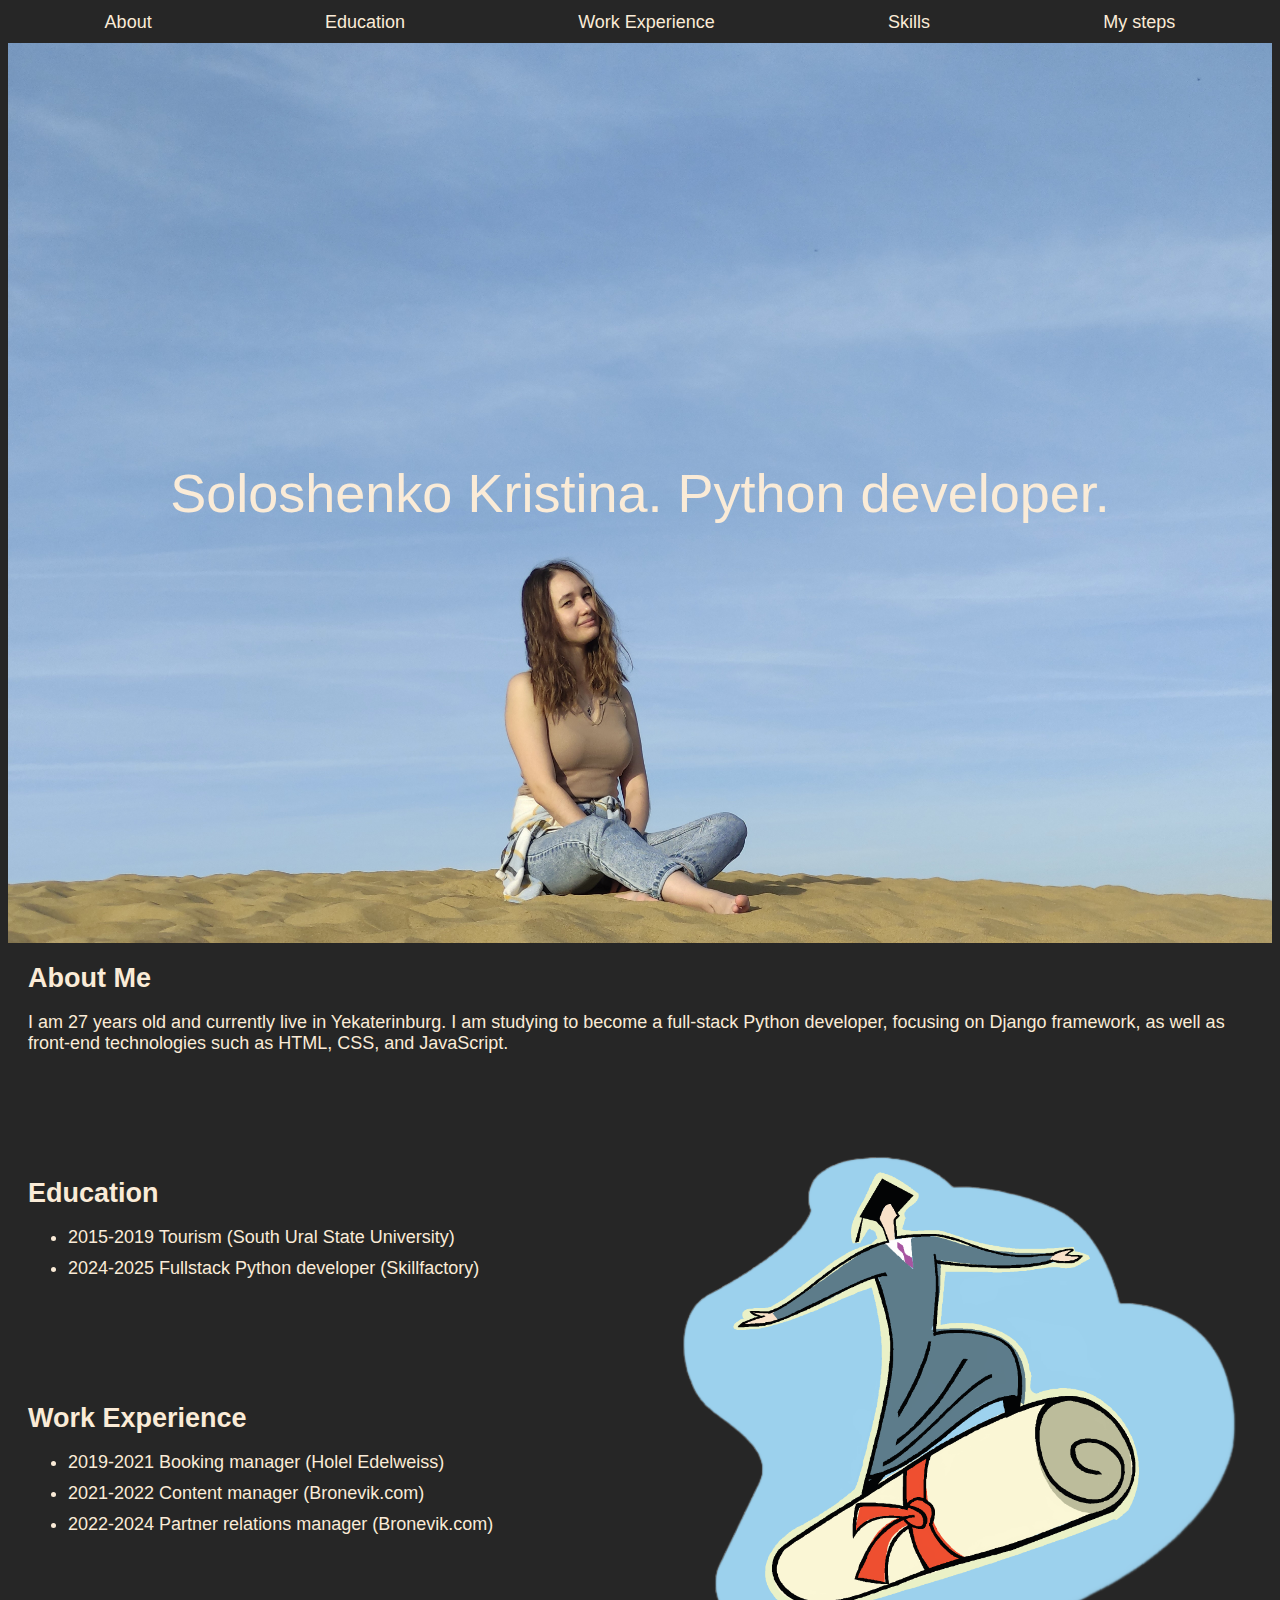
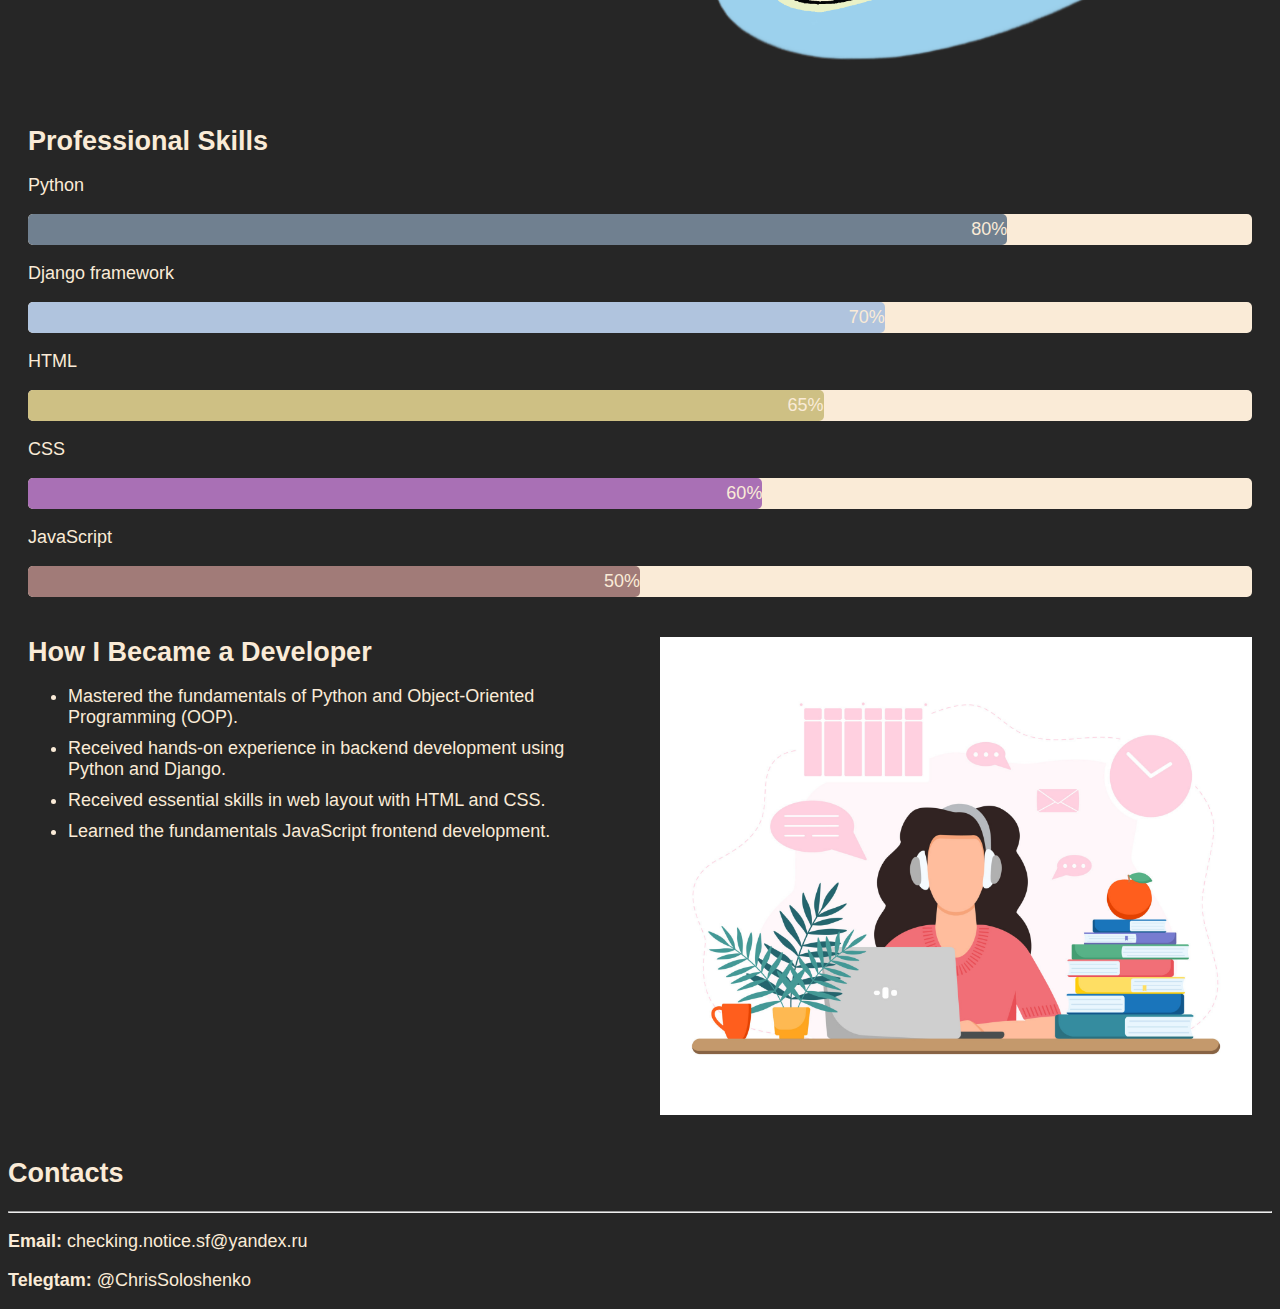
==== index.html @ 33598cff "Update index.html" ====
<!DOCTYPE html>
 
<html lang="en">
<head>
  <meta charset="utf-8">
  <title>Business card website</title>
  <link rel="stylesheet" href="style.css">
</head>
 
<body>
  <div class="menu">
    <a href="#about">About</a>
    <a href="#education">Education</a>
    <a href="#experience">Work Experience</a>
    <a href="#skills">Skills</a>   
    <a href="#steps">My steps</a>
  </div>

  <div class="photo-wrapper">
    <div class="content"> 
      Soloshenko Kristina. Python developer.
    </div>
  </div>
  
  <div class="grid-wrapper">
    <section id="about" class="box-1">
      <h2>About Me</h2>
      <p> I am 27 years old and currently live in Yekaterinburg. I am studying to become a full-stack Python developer, focusing on Django framework, as well as front-end technologies such as HTML, CSS, and JavaScript. </p>
    </section>

    <section id="education" class="box-2">
      <h2> Education</h2>
      <ul>
        <li>2015-2019 Tourism (South Ural State University)</li>
        <li>2024-2025 Fullstack Python developer (Skillfactory)</li>
      </ul>
    </section>

    <section class="box-3">
      <img class="image" src="media/student.png" alt="student's picture">
    </section>

    <section id="experience" class="box-4">
      <h2>Work Experience</h2>
      <ul>
        <li> 2019-2021 Booking manager (Holel Edelweiss)</li>
        <li> 2021-2022 Сontent manager (Bronevik.com)</li>
        <li> 2022-2024 Partner relations manager (Bronevik.com)</li>
      </ul>
    </section>

    <section id="skills" class="box-5">
      <h2> Professional Skills</h2>
      <p>Python</p>
      <div class="container">
        <div class="skills python">80%</div>
      </div>

      <p>Django framework</p>
      <div class="container">
        <div class="skills django">70%</div>
      </div>

      <p>HTML</p>
      <div class="container">
        <div class="skills html">65%</div>
      </div>

      <p>CSS</p>
      <div class="container">
        <div class="skills css">60%</div>
      </div>

      <p>JavaScript</p>
      <div class="container">
        <div class="skills js">50%</div>
      </div>
    </section>

    <section id="steps" class="box-6">
      <h2>How I Became a Developer</h2>
      <ul>
        <li>Mastered the fundamentals of Python and Object-Oriented Programming (OOP).</li>
        <li>Received hands-on experience in backend development using Python and Django.</li>
        <li>Received essential skills in web layout with HTML and CSS.</li>
        <li>Learned the fundamentals JavaScript frontend development.</li>
      </ul>
    </section>

    <section class="box-7">
      <img class="image" src="media/studing.jpg" alt="studing">
    </section>
  </div>
</body>

<footer> 
  <h2> Contacts</h2>
  <hr size="2px">
  <p> <strong> Email: </strong> checking.notice.sf@yandex.ru </p>
  <p> <strong> Telegtam: </strong> @ChrisSoloshenko </p>
</footer>
</html>
---- style.css ----
body {
    background-color: hsl(0,0%,15%);
    color: antiquewhite;
    font-family: Verdana, Geneva, Tahoma, sans-serif;
    font-size: large;
}

.menu{
    display: flex;
    margin: 10px;
    justify-content: space-around;;
}

.photo-wrapper{
    width: 100%;
    height: 100vh;
    background-image: url(media/ph4.JPEG);
    background-size: cover;
    background-position: center;
    background-repeat: no-repeat;
    display: flex;
    align-items: center;
    justify-content: center;   
    align-content: center;
}

.content{
    font-size: 3em;
    align-content: center;
}

@media screen and (max-width: 1000px) {
    body{
        font-size: smaller;
    }
}

a {
  outline: none;
  text-decoration: none;
  padding: 2px 1px 0;
  font-size: 1em;
}

a:link {
  color: antiquewhite;
}

a:visited {
  color: #B0C4DE;
}

a:hover {
  background: #708090;
}

section {
	margin: 10px;
	padding: 10px;
}

.image {
    width: 100%;
    height: 100%;
    object-fit: cover;
}

.grid-wrapper {
	display: grid;
	grid-template-columns: repeat(2, 1fr);
	grid-template-rows: auto;
}

.box-1 {
	grid-column-start: 1;
    grid-column-end: 3;
    grid-row-start: 1;
}

.box-2 {
	grid-column-start: 1;
    grid-column-end: 2;
    grid-row-start: 2;
    grid-row-end: 3;
    align-content: center;
}

.box-3 {
	grid-column-start: 2;
    grid-row-start: 2;
    grid-row-end: 4;
}

.box-4 {
	grid-column-start: 1;
    grid-column-end: 2;
    grid-row-start: 3;
    grid-row-end: 4;
    align-content: baseline;
}

.box-5 {
	grid-column-start: 1;
    grid-column-end: 3;
    grid-row-start: 4;
}


.container {
  width: 100%;
  background-color: antiquewhite;
  border-radius: 5px;
}

.skills {
  text-align: right;
  padding-top: 5px;
  padding-bottom: 5px;
  border-radius: 5px;
  color: antiquewhite;
}

.python {width: 80%; background-color: #708090;} 
.django {width: 70%; background-color: #B0C4DE;} 
.html {width: 65%; background-color: #cec084;}
.css {width: 60%; background-color: #a970b5;}
.js {width: 50%; background-color: #a17b78;}

ul li {
    margin-top: 10px;
    margin-bottom: 10px;
}

section h2{
    margin: 0;
    padding-top: 0;
}
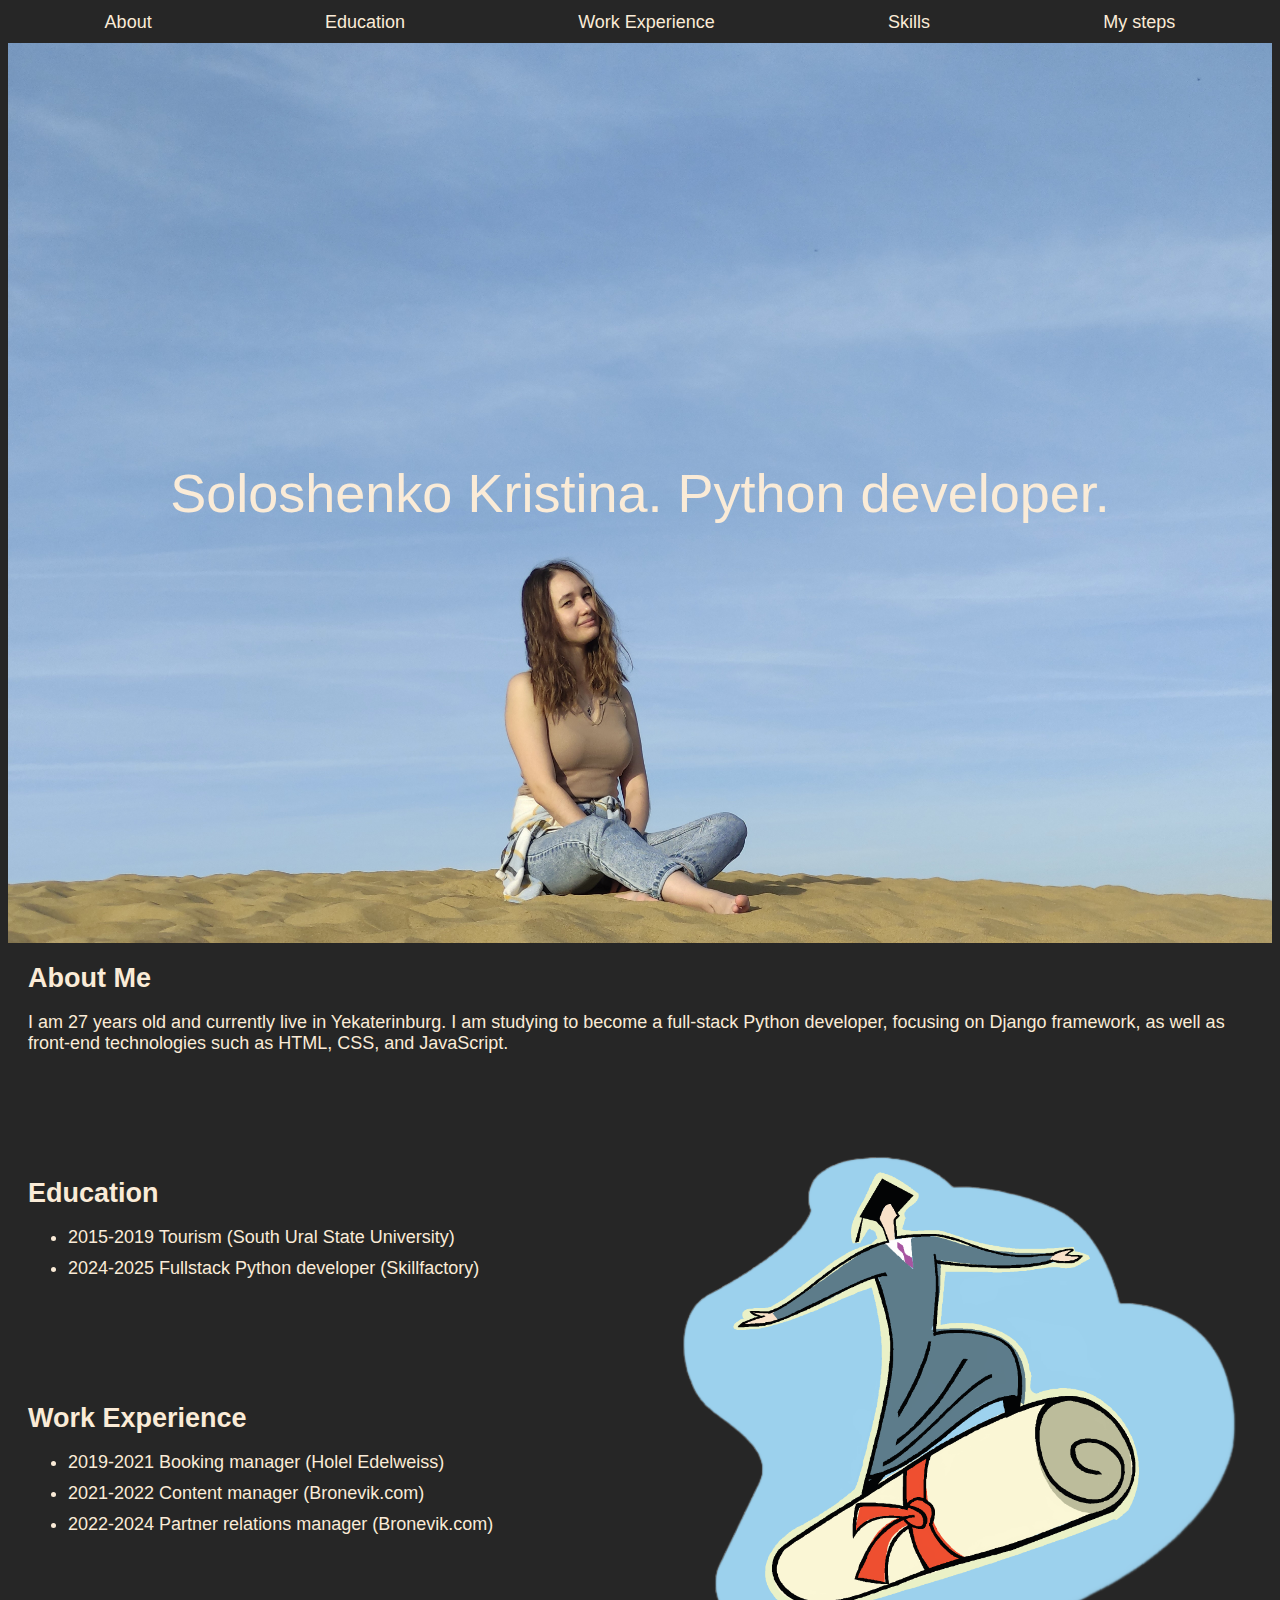
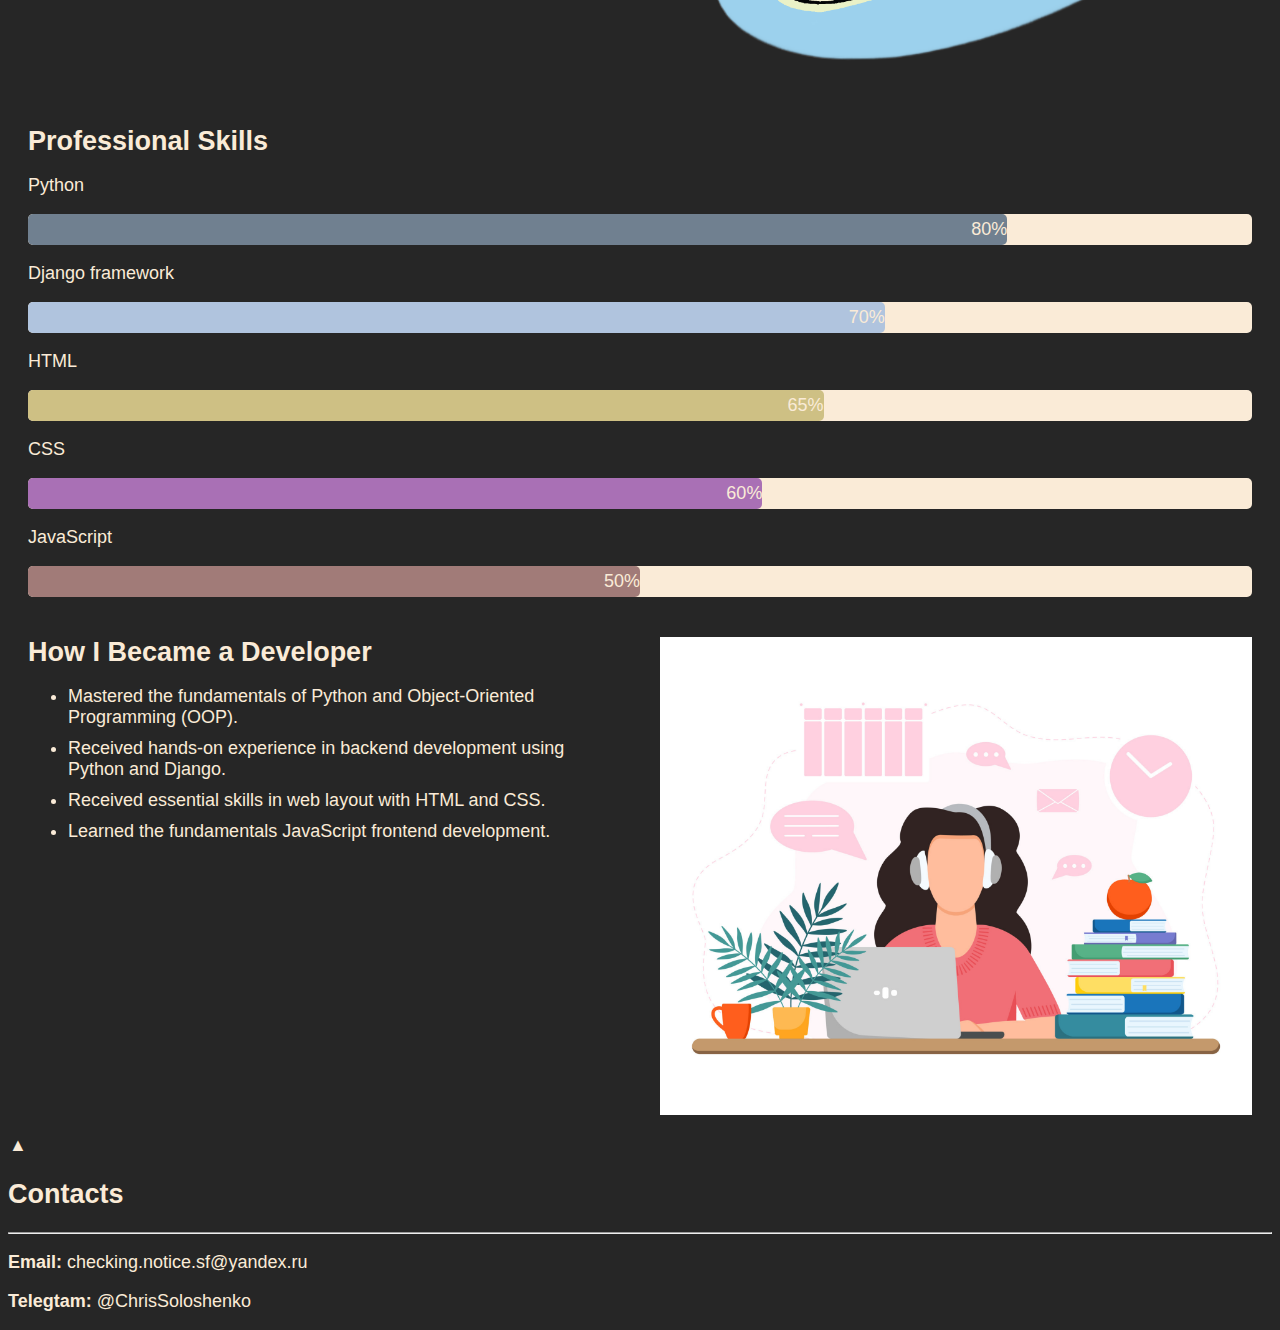
==== commit be176728: "Update index.html" ====
--- a/index.html
+++ b/index.html
@@ -91,7 +91,28 @@
       <img class="image" src="media/studing.jpg" alt="studing">
     </section>
   </div>
+  <a href="#top" id="back-to-top" class="back-to-top" title="Back to top">▲</a>
+ 
 </body>
+
+<script>
+ document.addEventListener("DOMContentLoaded", function () {
+  const backToTop = document.getElementById("back-to-top");
+ 
+window.addEventListener("scroll", function () {
+    if (window.pageYOffset &gt; 300) {
+      backToTop.style.display = "block";
+    } else {
+      backToTop.style.display = "none";
+    }
+  });
+ 
+backToTop.addEventListener("click", function (event) {
+    event.preventDefault();
+    window.scrollTo({ top: 0, behavior: "smooth" });
+  });
+});
+</script>
 
 <footer> 
   <h2> Contacts</h2>
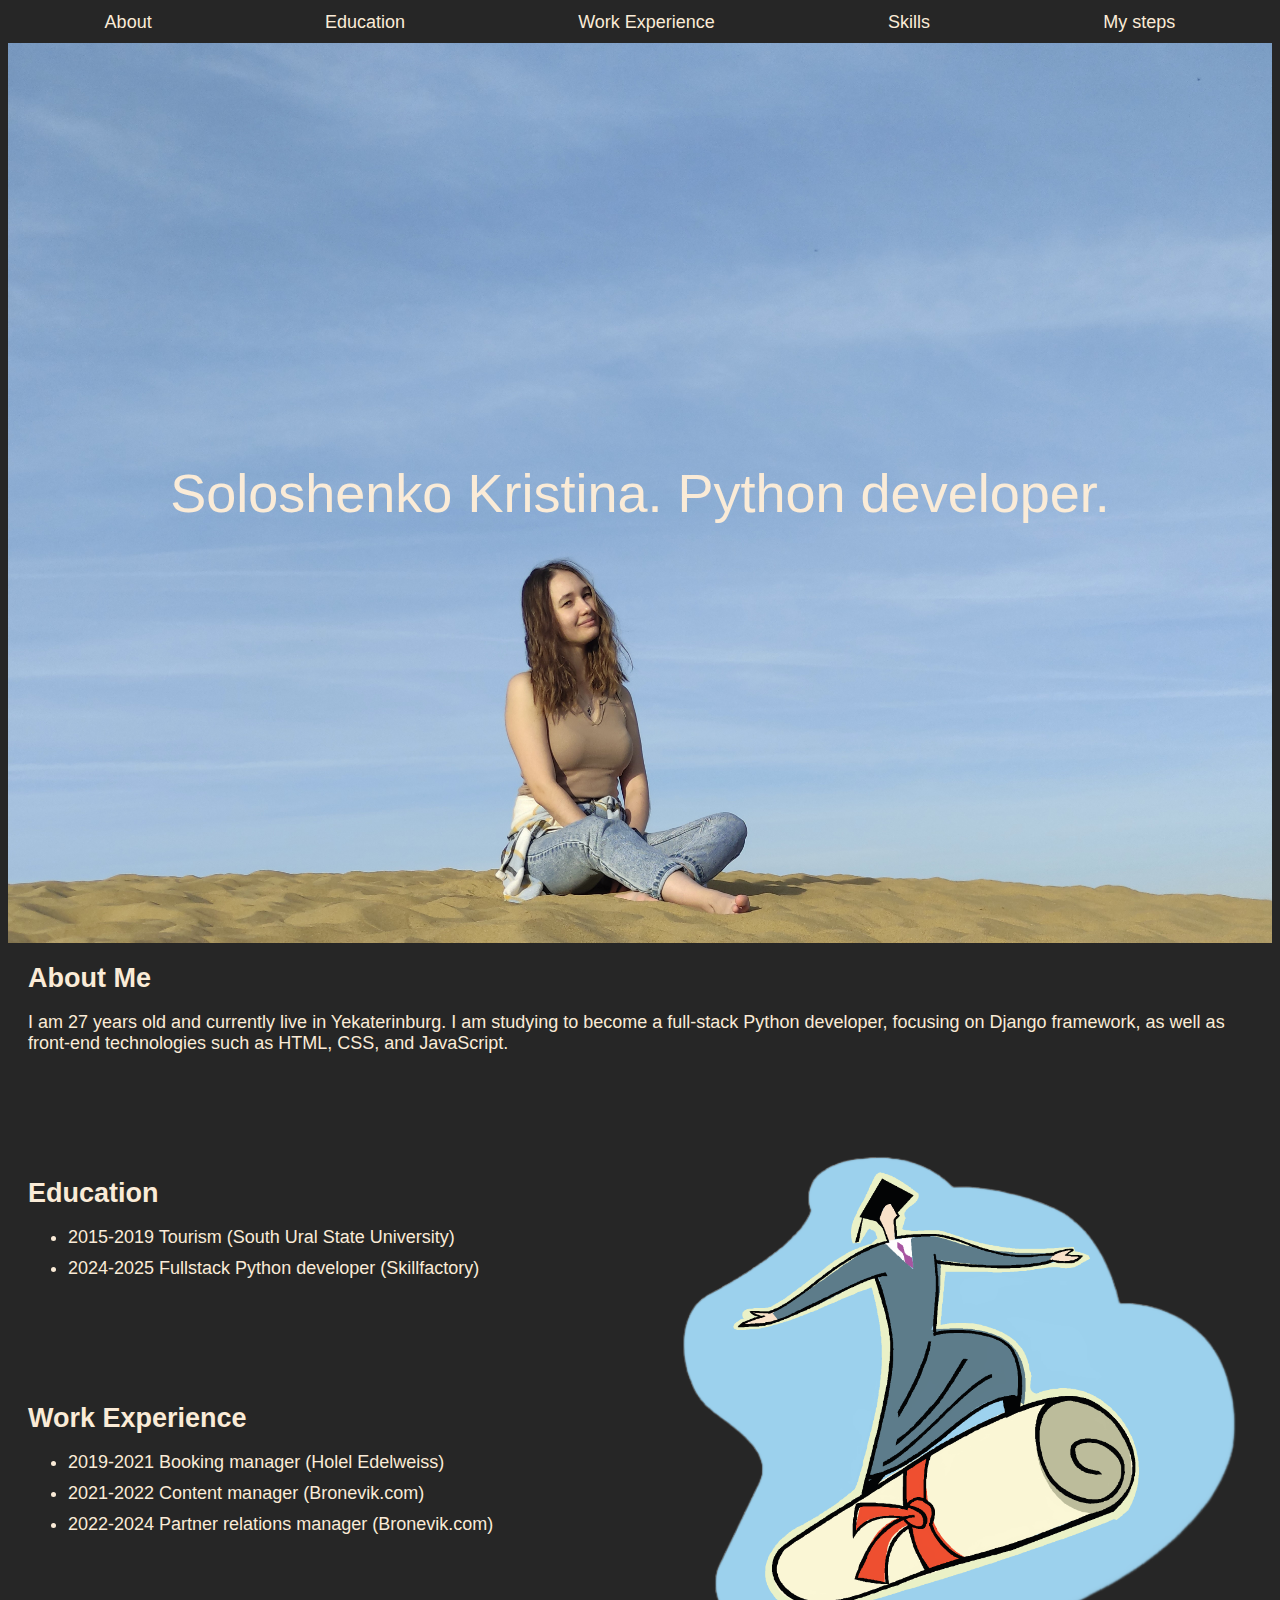
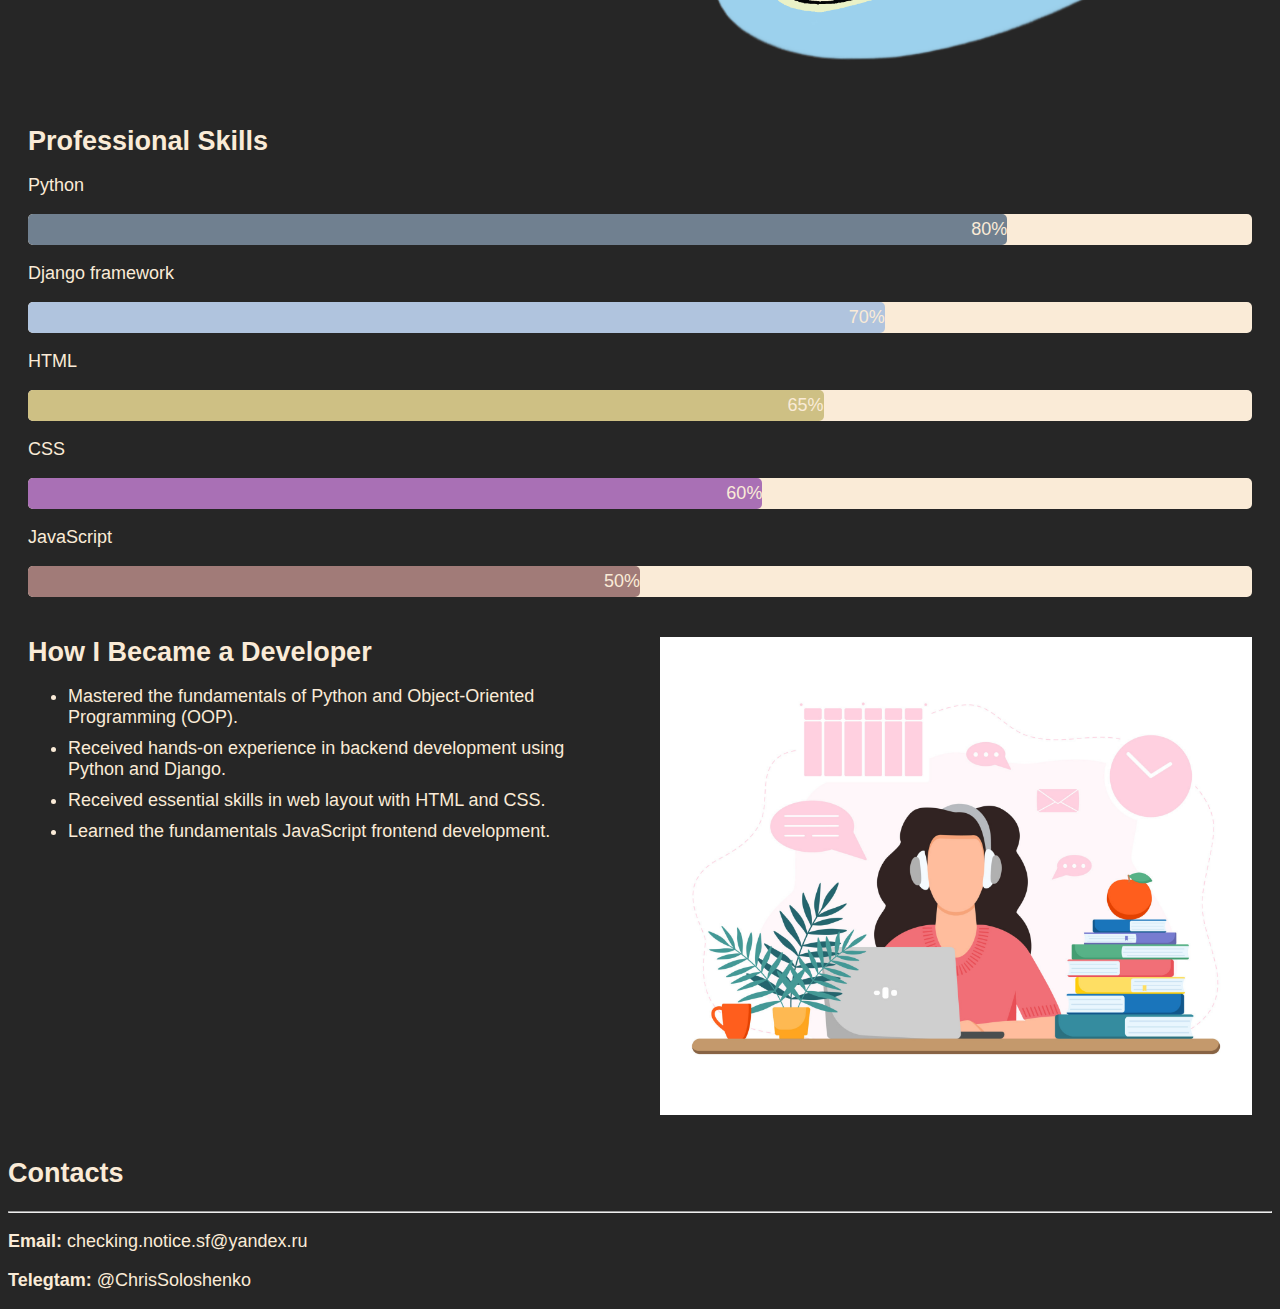
==== commit a954262f: "Update index.html" ====
--- a/index.html
+++ b/index.html
@@ -91,7 +91,6 @@
       <img class="image" src="media/studing.jpg" alt="studing">
     </section>
   </div>
-  <a href="#top" id="back-to-top" class="back-to-top" title="Back to top">▲</a>
  
 </body>
 
@@ -119,5 +118,6 @@
   <hr size="2px">
   <p> <strong> Email: </strong> checking.notice.sf@yandex.ru </p>
   <p> <strong> Telegtam: </strong> @ChrisSoloshenko </p>
+  <a href="#top" id="back-to-top" class="back-to-top" title="Back to top">^</a>
 </footer>
 </html>
--- a/style.css
+++ b/style.css
@@ -31,7 +31,7 @@
 
 @media screen and (max-width: 1000px) {
     body{
-        font-size: smaller;
+        font-size: medium;
     }
 }
 
@@ -135,3 +135,22 @@
     margin: 0;
     padding-top: 0;
 }
+
+.back-to-top {
+  position: fixed;
+  bottom: 20px;
+  right: 20px;
+  display: none;
+  font-size: 24px;
+  color: #fff;
+  background: #000;
+  padding: 5px 10px;
+  border-radius: 5px;
+  cursor: pointer;
+  z-index: 1000;
+}
+ 
+.back-to-top:hover {
+  background: #333;
+  text-decoration: none;
+}
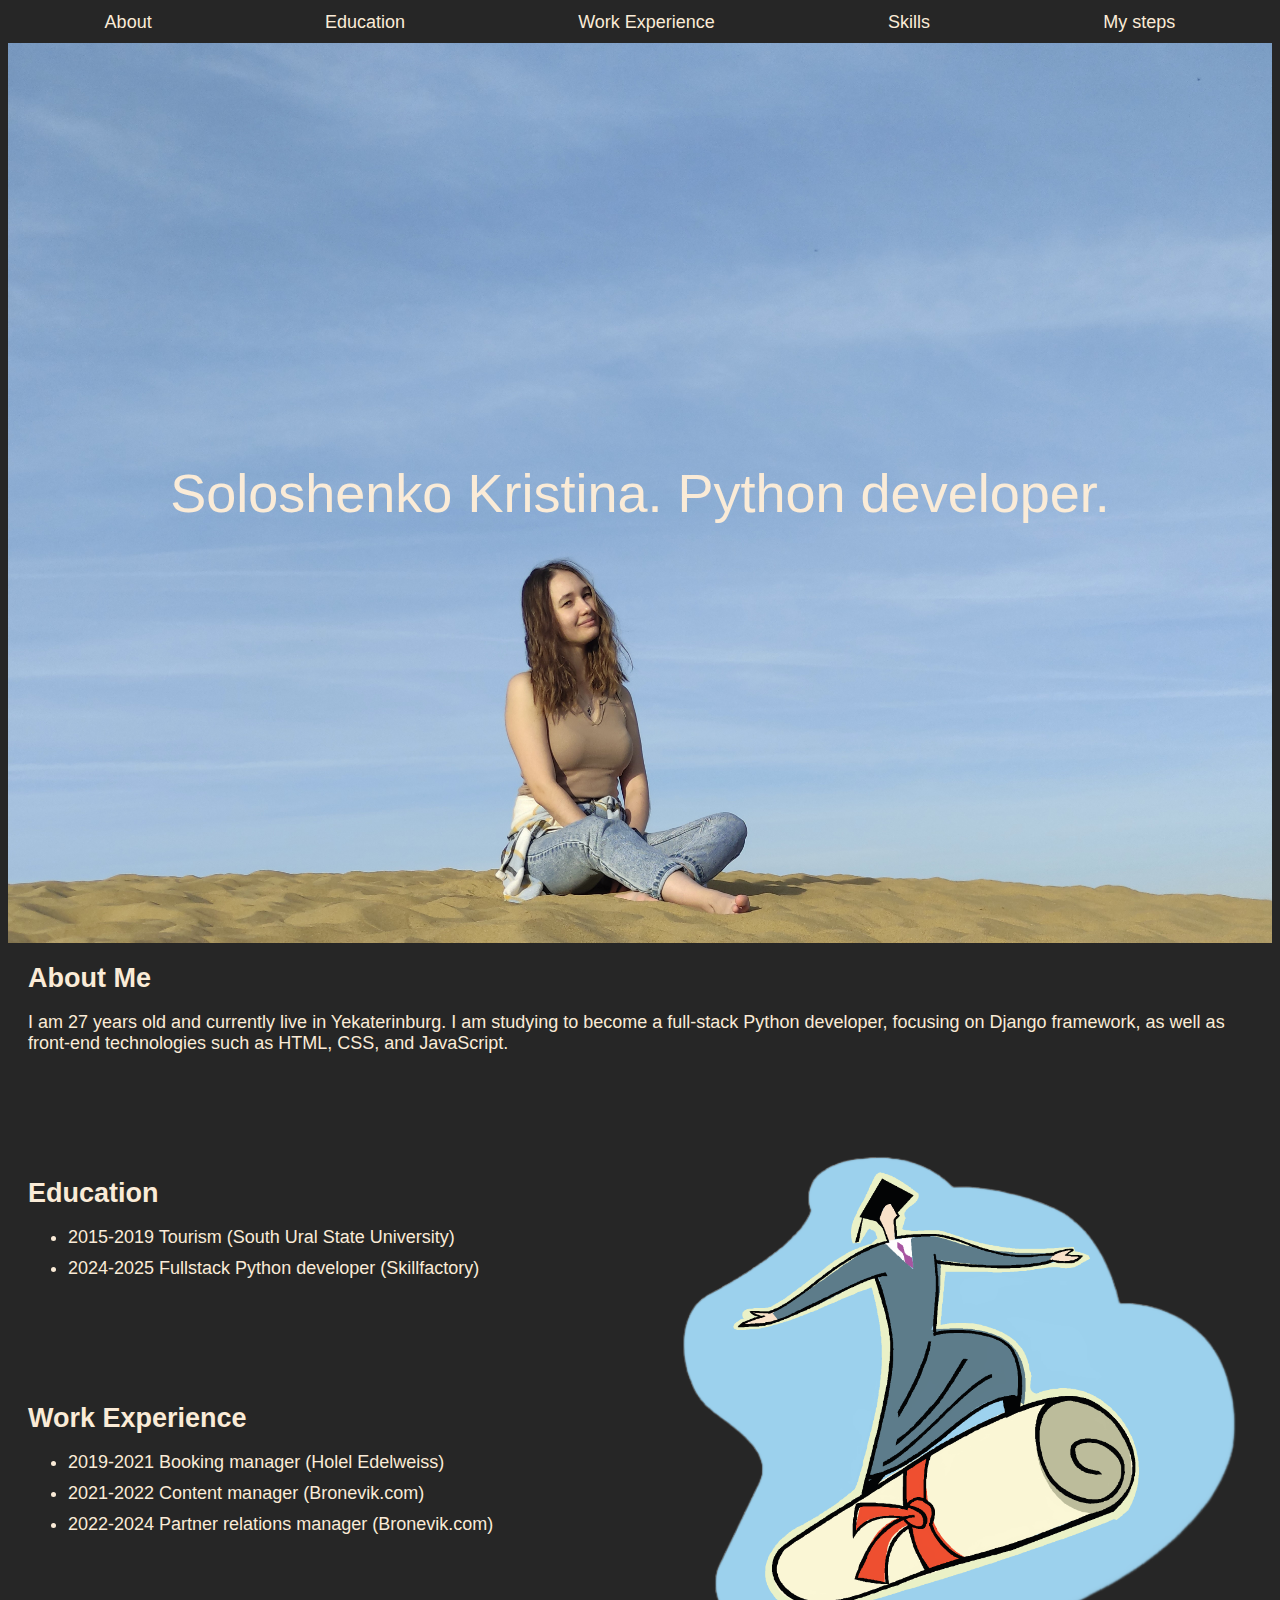
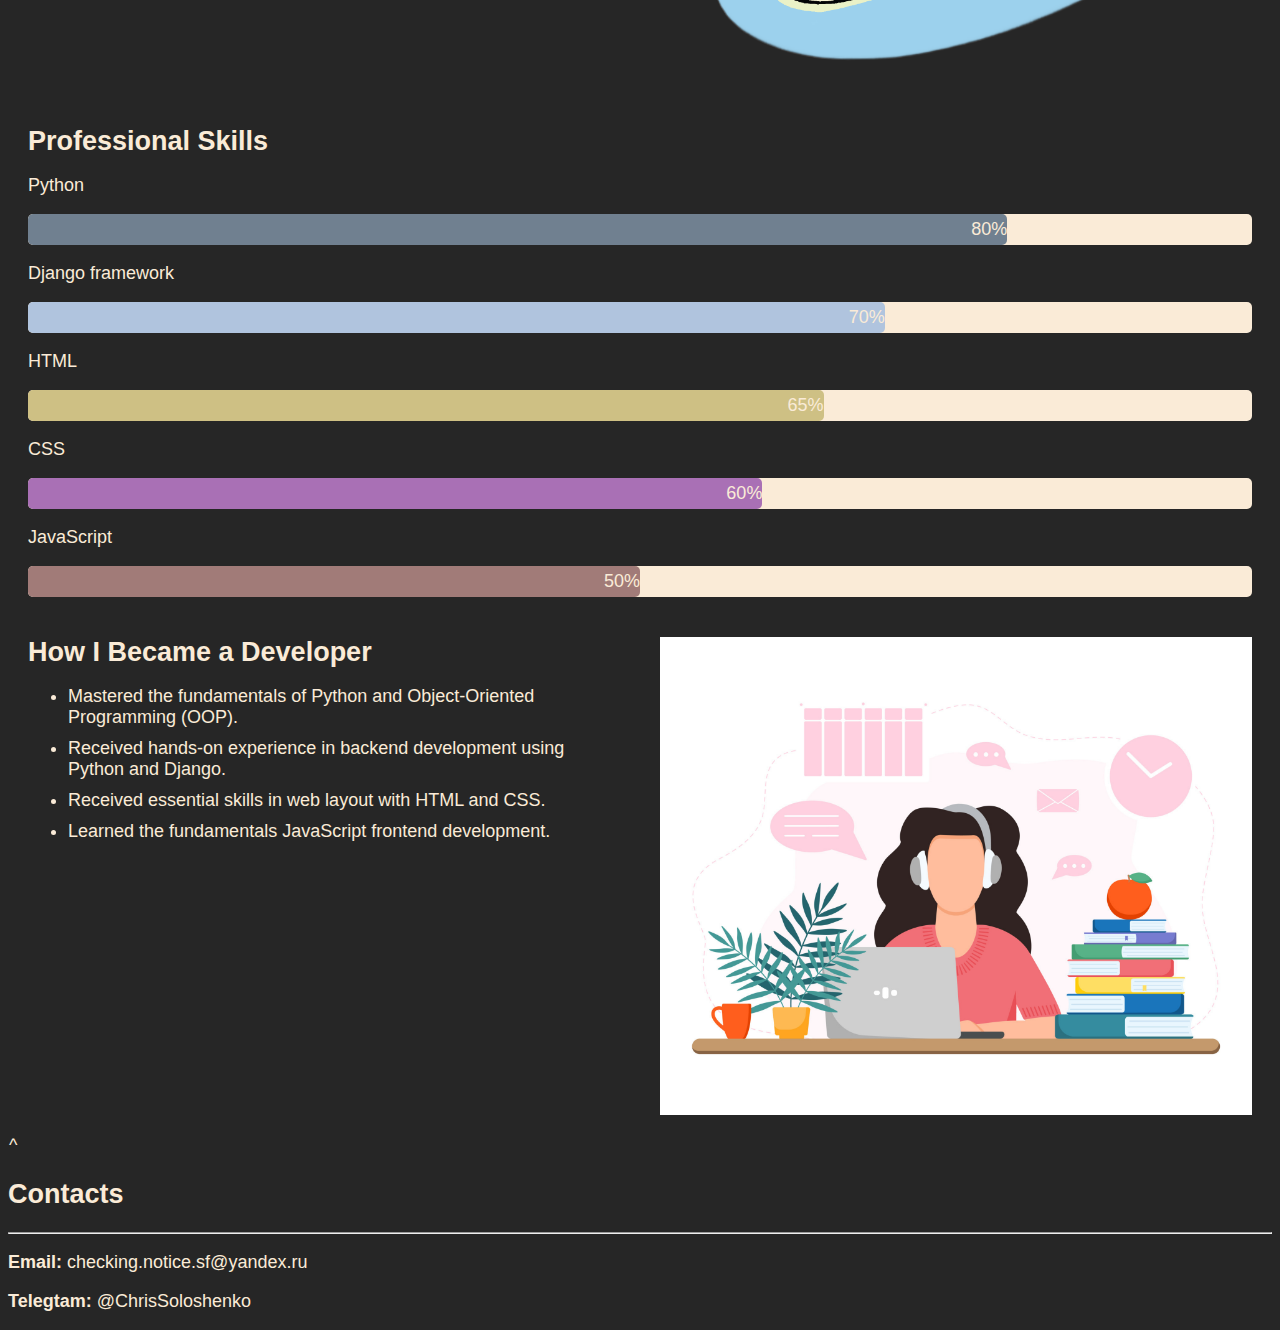
==== commit 1fd20920: "Update index.html" ====
--- a/index.html
+++ b/index.html
@@ -91,33 +91,13 @@
       <img class="image" src="media/studing.jpg" alt="studing">
     </section>
   </div>
- 
+    <a href="#top" id="back-to-top" class="back-to-top" title="Back to top">^</a>
 </body>
-
-<script>
- document.addEventListener("DOMContentLoaded", function () {
-  const backToTop = document.getElementById("back-to-top");
- 
-window.addEventListener("scroll", function () {
-    if (window.pageYOffset &gt; 300) {
-      backToTop.style.display = "block";
-    } else {
-      backToTop.style.display = "none";
-    }
-  });
- 
-backToTop.addEventListener("click", function (event) {
-    event.preventDefault();
-    window.scrollTo({ top: 0, behavior: "smooth" });
-  });
-});
-</script>
 
 <footer> 
   <h2> Contacts</h2>
   <hr size="2px">
   <p> <strong> Email: </strong> checking.notice.sf@yandex.ru </p>
   <p> <strong> Telegtam: </strong> @ChrisSoloshenko </p>
-  <a href="#top" id="back-to-top" class="back-to-top" title="Back to top">^</a>
 </footer>
 </html>
--- a/style.css
+++ b/style.css
@@ -135,22 +135,3 @@
     margin: 0;
     padding-top: 0;
 }
-
-.back-to-top {
-  position: fixed;
-  bottom: 20px;
-  right: 20px;
-  display: none;
-  font-size: 24px;
-  color: #fff;
-  background: #000;
-  padding: 5px 10px;
-  border-radius: 5px;
-  cursor: pointer;
-  z-index: 1000;
-}
- 
-.back-to-top:hover {
-  background: #333;
-  text-decoration: none;
-}
